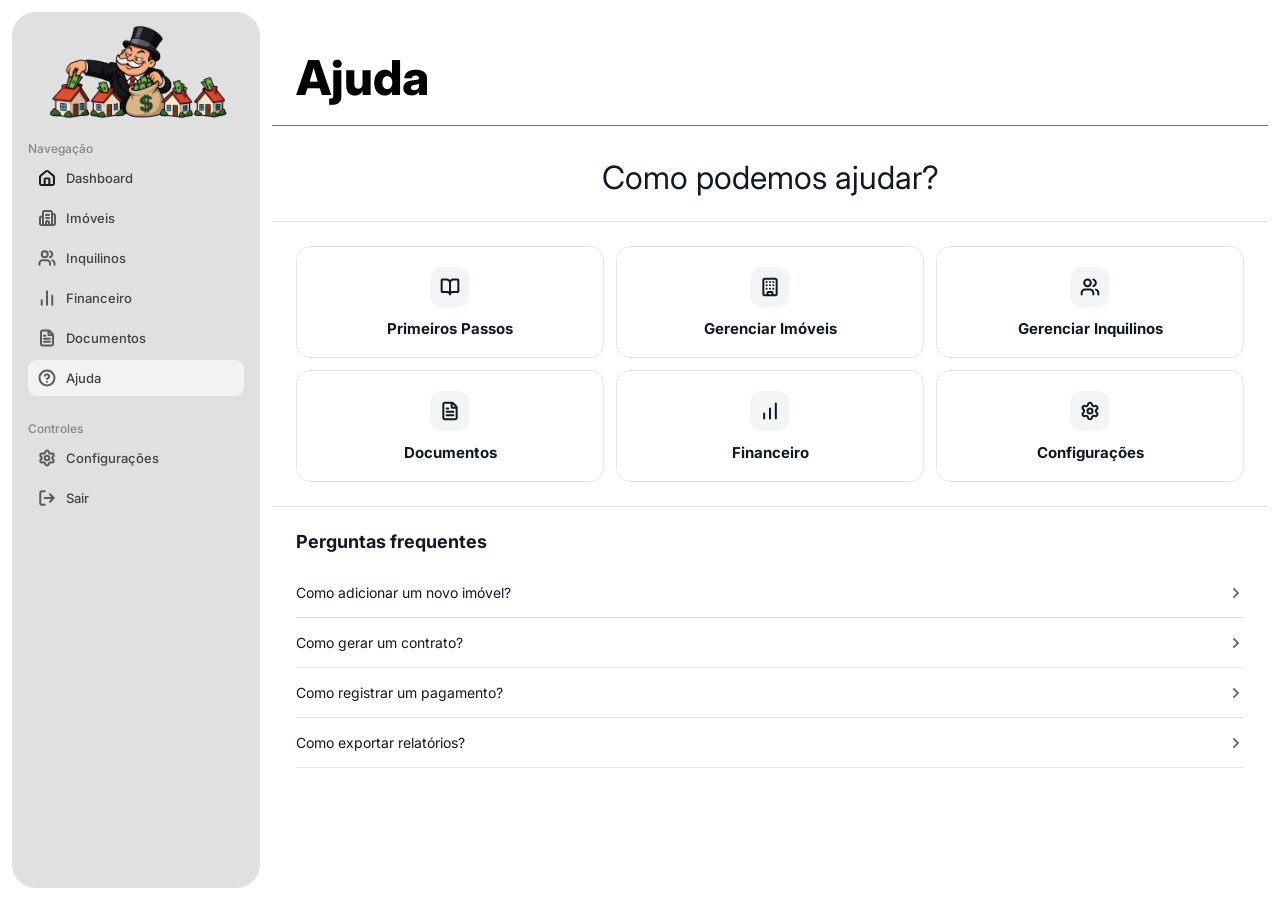
==== ajuda.html @ 8fb5261f "first commit" ====
<!doctype html>
<html lang="pt-BR">
<head>
  <meta charset="utf-8">
  <meta name="viewport" content="width=device-width, initial-scale=1">
  <title>Ajuda</title>
  <link rel="preconnect" href="https://fonts.googleapis.com">
  <link rel="preconnect" href="https://fonts.gstatic.com" crossorigin>
  <link href="https://fonts.googleapis.com/css2?family=Inter:wght@400;500;600;700;800&display=swap" rel="stylesheet">
  <link rel="stylesheet" href="styles.css">
</head>
<body>
  <div class="app">
    <!-- Sidebar -->
    <aside class="sidebar">
      <div class="sidebar__top">
        <div class="sidebar__logo">
          <img src="assets/img/logo.png" alt="Logo" width="190" height="95">
        </div>

        <nav class="nav">
          <div class="nav__section">Navegação</div>
          <a class="nav__item" href="index.html">
            <span class="nav__icon">
              <img class="nav__icon-dashboard" src="assets/icons/dashboard.svg" alt="" width="15.5" height="16.2504">
            </span>
            Dashboard
          </a>
          <a class="nav__item" href="imoveis.html">
            <span class="nav__icon">
              <img class="nav__icon-imoveis" src="assets/icons/imoveis.svg" alt="" width="17" height="15.5">
            </span>
            Imóveis
          </a>
          <a class="nav__item" href="inquilinos.html">
            <span class="nav__icon"><img src="assets/icons/inquilinos.svg" alt="" width="18" height="18"></span>
            Inquilinos
          </a>
          <a class="nav__item" href="financeiro.html">
            <span class="nav__icon"><img src="assets/icons/financeiro.svg" alt="" width="18" height="18"></span>
            Financeiro
          </a>
          <a class="nav__item" href="documentos.html">
            <span class="nav__icon"><img src="assets/icons/documentos.svg" alt="" width="18" height="18"></span>
            Documentos
          </a>
          <a class="nav__item is-active is-active--neutral" href="ajuda.html" aria-current="page">
            <span class="nav__icon"><img src="assets/icons/ajuda.svg" alt="" width="18" height="18"></span>
            Ajuda
          </a>

          <div class="nav__section nav__section--spaced">Controles</div>
          <a class="nav__item" href="configuracoes.html">
            <span class="nav__icon"><img src="assets/icons/configuracoes.svg" alt="" width="18" height="18"></span>
            Configurações
          </a>
          <a class="nav__item" href="login.html">
            <span class="nav__icon"><img src="assets/icons/sair.svg" alt="" width="18" height="18"></span>
            Sair
          </a>
        </nav>
      </div>
      <div class="sidebar__footer"></div>
    </aside>

    <!-- Principal -->
    <main class="main">
      <header class="page-title page-title--plain">
        <h1>Ajuda</h1>
      </header>

      <hr class="separator separator--strong">

      <div class="help-page">
        <div class="help-hero">
          <h2>Como podemos ajudar?</h2>
        </div>

        <hr class="separator">

        <section class="help-section" aria-label="Categorias de ajuda">
          <div class="help-grid">
            <button class="help-card" type="button" data-modal="modal-primeiros-passos" aria-haspopup="dialog">
              <span class="help-card__icon"><img src="assets/icons/book-open.svg" alt="" width="20" height="20"></span>
              <span class="help-card__title">Primeiros Passos</span>
            </button>
            <button class="help-card" type="button" data-modal="modal-imoveis" aria-haspopup="dialog">
              <span class="help-card__icon"><img src="assets/icons/building.svg" alt="" width="20" height="20"></span>
              <span class="help-card__title">Gerenciar Imóveis</span>
            </button>
            <button class="help-card" type="button" data-modal="modal-inquilinos" aria-haspopup="dialog">
              <span class="help-card__icon"><img src="assets/icons/users.svg" alt="" width="20" height="20"></span>
              <span class="help-card__title">Gerenciar Inquilinos</span>
            </button>
            <button class="help-card" type="button" data-modal="modal-documentos" aria-haspopup="dialog">
              <span class="help-card__icon"><img src="assets/icons/file-text.svg" alt="" width="20" height="20"></span>
              <span class="help-card__title">Documentos</span>
            </button>
            <button class="help-card" type="button" data-modal="modal-financeiro" aria-haspopup="dialog">
              <span class="help-card__icon"><img src="assets/icons/bar-chart.svg" alt="" width="20" height="20"></span>
              <span class="help-card__title">Financeiro</span>
            </button>
            <button class="help-card" type="button" data-modal="modal-configuracoes" aria-haspopup="dialog">
              <span class="help-card__icon"><img src="assets/icons/settings.svg" alt="" width="20" height="20"></span>
              <span class="help-card__title">Configurações</span>
            </button>
          </div>
        </section>

        <hr class="separator">

        <section class="help-section faq">
          <h2 class="faq__title">Perguntas frequentes</h2>
          <div class="faq__list">
            <details class="faq__item">
              <summary class="faq__question">
                <span>Como adicionar um novo imóvel?</span>
                <img class="faq__chevron" src="assets/icons/chevron-right.svg" alt="" width="16" height="16">
              </summary>
              <div class="faq__answer">
                <p>Lorem ipsum dolor sit amet, consectetur adipiscing elit. Sed do eiusmod tempor incididunt ut labore et dolore magna aliqua. Ut enim ad minim veniam, quis nostrud exercitation ullamco laboris nisi ut aliquip ex ea commodo consequat.</p>
              </div>
            </details>
            <details class="faq__item">
              <summary class="faq__question">
                <span>Como gerar um contrato?</span>
                <img class="faq__chevron" src="assets/icons/chevron-right.svg" alt="" width="16" height="16">
              </summary>
              <div class="faq__answer">
                <p>Lorem ipsum dolor sit amet, consectetur adipiscing elit. Sed do eiusmod tempor incididunt ut labore et dolore magna aliqua. Ut enim ad minim veniam, quis nostrud exercitation ullamco laboris nisi ut aliquip ex ea commodo consequat.</p>
              </div>
            </details>
            <details class="faq__item">
              <summary class="faq__question">
                <span>Como registrar um pagamento?</span>
                <img class="faq__chevron" src="assets/icons/chevron-right.svg" alt="" width="16" height="16">
              </summary>
              <div class="faq__answer">
                <p>Lorem ipsum dolor sit amet, consectetur adipiscing elit. Sed do eiusmod tempor incididunt ut labore et dolore magna aliqua. Ut enim ad minim veniam, quis nostrud exercitation ullamco laboris nisi ut aliquip ex ea commodo consequat.</p>
              </div>
            </details>
            <details class="faq__item">
              <summary class="faq__question">
                <span>Como exportar relatórios?</span>
                <img class="faq__chevron" src="assets/icons/chevron-right.svg" alt="" width="16" height="16">
              </summary>
              <div class="faq__answer">
                <p>Lorem ipsum dolor sit amet, consectetur adipiscing elit. Sed do eiusmod tempor incididunt ut labore et dolore magna aliqua. Ut enim ad minim veniam, quis nostrud exercitation ullamco laboris nisi ut aliquip ex ea commodo consequat.</p>
              </div>
            </details>
          </div>
        </section>
      </div>
    </main>
  </div>

  <dialog class="modal" id="modal-primeiros-passos" aria-labelledby="modal-primeiros-passos-title">
    <div class="modal__header">
      <span class="help-card__icon"><img src="assets/icons/book-open.svg" alt="" width="20" height="20"></span>
      <h2 class="modal__title" id="modal-primeiros-passos-title">Primeiros Passos</h2>
      <button class="modal__close" type="button" data-close aria-label="Fechar">×</button>
    </div>
    <div class="modal__body">
      <p>Lorem ipsum dolor sit amet, consectetur adipiscing elit. Integer posuere erat a ante venenatis dapibus posuere velit aliquet. Donec ullamcorper nulla non metus auctor fringilla.</p>
      <ol>
              <li>Lorem ipsum dolor sit amet, consectetur adipiscing elit.</li>
              <li>Vestibulum id ligula porta felis euismod semper.</li>
              <li>Cras mattis consectetur purus sit amet fermentum.</li>
      </ol>
      <p>Duis aute irure dolor in reprehenderit in voluptate velit esse cillum dolore eu fugiat nulla pariatur. Excepteur sint occaecat cupidatat non proident, sunt in culpa qui officia deserunt mollit anim id est laborum.</p>
    </div>
    <div class="modal__footer">
      <button class="btn-primary" type="button" data-close>Entendi</button>
    </div>
  </dialog>
  <dialog class="modal" id="modal-imoveis" aria-labelledby="modal-imoveis-title">
    <div class="modal__header">
      <span class="help-card__icon"><img src="assets/icons/building.svg" alt="" width="20" height="20"></span>
      <h2 class="modal__title" id="modal-imoveis-title">Gerenciar Imóveis</h2>
      <button class="modal__close" type="button" data-close aria-label="Fechar">×</button>
    </div>
    <div class="modal__body">
      <p>Lorem ipsum dolor sit amet, consectetur adipiscing elit. Integer posuere erat a ante venenatis dapibus posuere velit aliquet. Donec ullamcorper nulla non metus auctor fringilla.</p>
      <ol>
              <li>Lorem ipsum dolor sit amet, consectetur adipiscing elit.</li>
              <li>Vestibulum id ligula porta felis euismod semper.</li>
              <li>Cras mattis consectetur purus sit amet fermentum.</li>
      </ol>
      <p>Duis aute irure dolor in reprehenderit in voluptate velit esse cillum dolore eu fugiat nulla pariatur. Excepteur sint occaecat cupidatat non proident, sunt in culpa qui officia deserunt mollit anim id est laborum.</p>
    </div>
    <div class="modal__footer">
      <button class="btn-primary" type="button" data-close>Entendi</button>
    </div>
  </dialog>
  <dialog class="modal" id="modal-inquilinos" aria-labelledby="modal-inquilinos-title">
    <div class="modal__header">
      <span class="help-card__icon"><img src="assets/icons/users.svg" alt="" width="20" height="20"></span>
      <h2 class="modal__title" id="modal-inquilinos-title">Gerenciar Inquilinos</h2>
      <button class="modal__close" type="button" data-close aria-label="Fechar">×</button>
    </div>
    <div class="modal__body">
      <p>Lorem ipsum dolor sit amet, consectetur adipiscing elit. Integer posuere erat a ante venenatis dapibus posuere velit aliquet. Donec ullamcorper nulla non metus auctor fringilla.</p>
      <ol>
              <li>Lorem ipsum dolor sit amet, consectetur adipiscing elit.</li>
              <li>Vestibulum id ligula porta felis euismod semper.</li>
              <li>Cras mattis consectetur purus sit amet fermentum.</li>
      </ol>
      <p>Duis aute irure dolor in reprehenderit in voluptate velit esse cillum dolore eu fugiat nulla pariatur. Excepteur sint occaecat cupidatat non proident, sunt in culpa qui officia deserunt mollit anim id est laborum.</p>
    </div>
    <div class="modal__footer">
      <button class="btn-primary" type="button" data-close>Entendi</button>
    </div>
  </dialog>
  <dialog class="modal" id="modal-documentos" aria-labelledby="modal-documentos-title">
    <div class="modal__header">
      <span class="help-card__icon"><img src="assets/icons/file-text.svg" alt="" width="20" height="20"></span>
      <h2 class="modal__title" id="modal-documentos-title">Documentos</h2>
      <button class="modal__close" type="button" data-close aria-label="Fechar">×</button>
    </div>
    <div class="modal__body">
      <p>Lorem ipsum dolor sit amet, consectetur adipiscing elit. Integer posuere erat a ante venenatis dapibus posuere velit aliquet. Donec ullamcorper nulla non metus auctor fringilla.</p>
      <ol>
              <li>Lorem ipsum dolor sit amet, consectetur adipiscing elit.</li>
              <li>Vestibulum id ligula porta felis euismod semper.</li>
              <li>Cras mattis consectetur purus sit amet fermentum.</li>
      </ol>
      <p>Duis aute irure dolor in reprehenderit in voluptate velit esse cillum dolore eu fugiat nulla pariatur. Excepteur sint occaecat cupidatat non proident, sunt in culpa qui officia deserunt mollit anim id est laborum.</p>
    </div>
    <div class="modal__footer">
      <button class="btn-primary" type="button" data-close>Entendi</button>
    </div>
  </dialog>
  <dialog class="modal" id="modal-financeiro" aria-labelledby="modal-financeiro-title">
    <div class="modal__header">
      <span class="help-card__icon"><img src="assets/icons/bar-chart.svg" alt="" width="20" height="20"></span>
      <h2 class="modal__title" id="modal-financeiro-title">Financeiro</h2>
      <button class="modal__close" type="button" data-close aria-label="Fechar">×</button>
    </div>
    <div class="modal__body">
      <p>Lorem ipsum dolor sit amet, consectetur adipiscing elit. Integer posuere erat a ante venenatis dapibus posuere velit aliquet. Donec ullamcorper nulla non metus auctor fringilla.</p>
      <ol>
              <li>Lorem ipsum dolor sit amet, consectetur adipiscing elit.</li>
              <li>Vestibulum id ligula porta felis euismod semper.</li>
              <li>Cras mattis consectetur purus sit amet fermentum.</li>
      </ol>
      <p>Duis aute irure dolor in reprehenderit in voluptate velit esse cillum dolore eu fugiat nulla pariatur. Excepteur sint occaecat cupidatat non proident, sunt in culpa qui officia deserunt mollit anim id est laborum.</p>
    </div>
    <div class="modal__footer">
      <button class="btn-primary" type="button" data-close>Entendi</button>
    </div>
  </dialog>
  <dialog class="modal" id="modal-configuracoes" aria-labelledby="modal-configuracoes-title">
    <div class="modal__header">
      <span class="help-card__icon"><img src="assets/icons/settings.svg" alt="" width="20" height="20"></span>
      <h2 class="modal__title" id="modal-configuracoes-title">Configurações</h2>
      <button class="modal__close" type="button" data-close aria-label="Fechar">×</button>
    </div>
    <div class="modal__body">
      <p>Lorem ipsum dolor sit amet, consectetur adipiscing elit. Integer posuere erat a ante venenatis dapibus posuere velit aliquet. Donec ullamcorper nulla non metus auctor fringilla.</p>
      <ol>
              <li>Lorem ipsum dolor sit amet, consectetur adipiscing elit.</li>
              <li>Vestibulum id ligula porta felis euismod semper.</li>
              <li>Cras mattis consectetur purus sit amet fermentum.</li>
      </ol>
      <p>Duis aute irure dolor in reprehenderit in voluptate velit esse cillum dolore eu fugiat nulla pariatur. Excepteur sint occaecat cupidatat non proident, sunt in culpa qui officia deserunt mollit anim id est laborum.</p>
    </div>
    <div class="modal__footer">
      <button class="btn-primary" type="button" data-close>Entendi</button>
    </div>
  </dialog>

  <script src="assets/js/modal.js"></script>
</body>
</html>
---- styles.css ----
/* ============ Tokens ============ */
:root {
  --font: -apple-system, BlinkMacSystemFont, "SF Pro Text", "SF Pro Display", "Inter", "Segoe UI", Roboto, sans-serif;

  --text-strong: #111827;
  --text-muted: #6b7280;
  --text-subtle: #9ca3af;
  --text-nav: #404045;
  --text-nav-active: #1a1a1a;
  --text-section: #86868b;
  --text-caption: #727272;

  --border: #e5e7eb;
  --surface: #ffffff;
  --surface-muted: #f3f4f6;
  --surface-preview: #f5f5f7;
  --sidebar-bg: rgba(217, 217, 217, 0.8);
  --nav-active-bg: #edf2ff;

  --primary: #007aff;
  --link: #2563eb;
  --red: #ef4444;
  --green: #22c55e;
  --amber: #f59e0b;

  --shadow-card: 0 4px 12px 0 rgba(0, 0, 0, 0.05);
}

/* ============ Base ============ */
*,
*::before,
*::after { box-sizing: border-box; }

html, body { margin: 0; }

body {
  background: var(--surface);
  color: var(--text-strong);
  font-family: var(--font);
  -webkit-font-smoothing: antialiased;
}

h1, h2, h3, p { margin: 0; }
[hidden] { display: none !important; }
img { display: block; }
a { color: inherit; text-decoration: none; }

.text-red { color: var(--red); }
.text-green { color: var(--green); }
.text-amber { color: var(--amber); }

.separator {
  width: 100%;
  height: 1px;
  margin: 0;
  border: 0;
  background: var(--border);
}

/* ============ Layout ============ */
.app {
  display: flex;
  align-items: flex-start;
  gap: 12px;
  padding: 12px;
  min-height: 100vh;
}

/* ============ Sidebar ============ */
.sidebar {
  position: sticky;
  top: 12px;
  flex: 0 0 248px;
  height: calc(100vh - 24px);
  display: flex;
  flex-direction: column;
  justify-content: space-between;
  padding: 14px 0;
  border-radius: 24px;
  background: var(--sidebar-bg);
  overflow-y: auto;
}

.sidebar__top {
  display: flex;
  flex-direction: column;
  gap: 10px;
}

.sidebar__logo {
  display: flex;
  justify-content: center;
  padding: 0 14px;
}

.sidebar__logo img {
  width: 190px;
  height: 95px;
  object-fit: cover;
}

.sidebar__footer { height: 133px; flex-shrink: 0; }

.nav {
  display: flex;
  flex-direction: column;
  gap: 4px;
  padding: 0 16px;
}

.nav__section {
  display: flex;
  align-items: flex-end;
  height: 25px;
  color: var(--text-section);
  font-size: 12px;
  font-weight: 500;
}

.nav__section--spaced {
  height: 36px;
  padding-top: 16px;
}

.nav__item {
  display: flex;
  align-items: center;
  gap: 10px;
  height: 36px;
  padding: 0 10px;
  border-radius: 9px;
  color: var(--text-nav);
  font-size: 13px;
  font-weight: 500;
  transition: background-color 0.15s ease;
}

.nav__item:hover { background: rgba(255, 255, 255, 0.5); }

.nav__item.is-active {
  background: var(--nav-active-bg);
  color: var(--text-nav-active);
}

.nav__icon {
  position: relative;
  flex-shrink: 0;
  width: 18px;
  height: 18px;
}

/* Ícones exportados como "Group" precisam do deslocamento original do Figma */
.nav__icon img { position: absolute; inset: 0; }
.nav__icon .nav__icon-dashboard { left: 1.25px; top: 0.5px; }
.nav__icon .nav__icon-imoveis { left: 0.5px; top: 1.25px; }

/* ============ Main ============ */
.main {
  flex: 1 1 auto;
  min-width: 0;
  display: flex;
  flex-direction: column;
}

.page-title {
  display: flex;
  align-items: center;
  justify-content: space-between;
  gap: 24px;
  padding: 36px 24px 24px;
  background: var(--surface);
}

.page-title__text {
  display: flex;
  flex-direction: column;
  gap: 4px;
  min-width: 0;
}

.page-title h1 {
  color: var(--text-strong);
  font-size: 48px;
  font-weight: 800;
  line-height: normal;
}

.page-title p {
  color: var(--text-muted);
  font-size: 16px;
}

.page-title__actions {
  display: flex;
  align-items: center;
  gap: 12px;
  flex-shrink: 0;
}

.search {
  display: flex;
  align-items: center;
  gap: 8px;
  width: 240px;
  height: 40px;
  padding: 10px 12px;
  border: 1px solid var(--border);
  border-radius: 12px;
  background: var(--surface-muted);
  cursor: text;
}

.search img { flex-shrink: 0; }

.search input {
  flex: 1;
  min-width: 0;
  padding: 0;
  border: 0;
  background: transparent;
  color: var(--text-strong);
  font: inherit;
  font-size: 14px;
  outline: none;
}

.search input::placeholder { color: var(--text-subtle); }
.search:focus-within { border-color: var(--primary); }

.btn-primary {
  display: inline-flex;
  align-items: center;
  gap: 8px;
  height: 40px;
  padding: 10px 16px;
  border: 0;
  border-radius: 12px;
  background: var(--primary);
  color: #fff;
  font: inherit;
  font-size: 14px;
  font-weight: 600;
  white-space: nowrap;
  cursor: pointer;
  transition: filter 0.15s ease;
}

.btn-primary:hover { filter: brightness(1.08); }

.content {
  display: flex;
  flex-direction: column;
  gap: 16px;
  padding: 16px 0;
}

/* ============ Cards ============ */
.card {
  display: flex;
  flex-direction: column;
  gap: 16px;
  padding: 20px;
  border: 1px solid var(--border);
  border-radius: 16px;
  background: var(--surface);
  box-shadow: var(--shadow-card);
  overflow: hidden;
}

.card__header {
  display: flex;
  align-items: center;
  justify-content: space-between;
  gap: 12px;
}

.card__title {
  color: var(--text-strong);
  font-size: 18px;
  font-weight: 700;
  white-space: nowrap;
}

.month {
  display: flex;
  align-items: center;
  gap: 8px;
  color: var(--text-muted);
  font-size: 14px;
  font-weight: 600;
  white-space: nowrap;
}

/* Situação dos aluguéis */
.houses {
  display: flex;
  gap: 12px;
  overflow: hidden;
}

.houses img {
  flex-shrink: 0;
  width: 100px;
  height: 100px;
  object-fit: cover;
}

.houses img.is-pending { opacity: 0.5; }

.status {
  color: var(--text-muted);
  font-size: 14px;
  font-weight: 500;
  text-align: center;
}

/* Financeiro */
.finance__boxes {
  display: flex;
  gap: 12px;
}

.finance__box {
  flex: 1 1 0;
  min-width: 0;
  display: flex;
  flex-direction: column;
  gap: 4px;
  padding: 12px;
  border-radius: 12px;
  white-space: nowrap;
}

.finance__box--in { background: #f0fdf4; }
.finance__box--out { background: #fef2f2; }

.finance__label {
  color: var(--text-muted);
  font-size: 12px;
  font-weight: 600;
}

.finance__value {
  font-size: 16px;
  font-weight: 700;
}

.balance {
  display: flex;
  flex-direction: column;
  gap: 4px;
}

.balance__label {
  color: var(--text-muted);
  font-size: 13px;
  font-weight: 600;
}

.balance__value {
  font-size: 28px;
  font-weight: 700;
}

.highlights {
  display: flex;
  flex-direction: column;
  gap: 8px;
  margin: 0;
  padding: 0;
  list-style: none;
}

.highlights li {
  display: flex;
  align-items: center;
  gap: 8px;
  color: var(--text-muted);
  font-size: 14px;
}

.highlights img { flex-shrink: 0; }

/* ============ Blocks (Documentos / Atividade) ============ */
.block {
  display: flex;
  flex-direction: column;
  gap: 16px;
}

.block--tight { gap: 12px; }

.block__header {
  display: flex;
  align-items: center;
  justify-content: space-between;
  gap: 12px;
  white-space: nowrap;
}

.block__title {
  color: var(--text-strong);
  font-size: 18px;
  font-weight: 700;
}

.block__title--sm { font-size: 16px; }

.link {
  color: var(--link);
  font-size: 14px;
  font-weight: 600;
}

.link:hover { text-decoration: underline; }

/* Documentos */
.docs {
  display: flex;
  gap: 12px;
}

.doc {
  flex: 1 1 0;
  min-width: 0;
  display: flex;
  flex-direction: column;
  height: 300px;
  border: 1px solid var(--border);
  border-radius: 14px;
  background: var(--surface);
  box-shadow: var(--shadow-card);
  overflow: hidden;
}

.doc__preview {
  display: flex;
  flex-direction: column;
  align-items: center;
  justify-content: center;
  gap: 8px;
  height: 88px;
  flex-shrink: 0;
  padding: 16px;
  border-radius: 13px 13px 0 0;
  background: var(--surface-preview);
}

.doc__file {
  display: flex;
  align-items: center;
  justify-content: center;
  width: 40px;
  height: 40px;
  border: 1px solid var(--border);
  border-radius: 10px;
  background: var(--surface);
}

.badge {
  padding: 4px 8px;
  border-radius: 999px;
  color: #fff;
  font-size: 11px;
  font-weight: 700;
  white-space: nowrap;
}

.badge--orange { background: #ff8d28; }
.badge--green { background: #34c759; }

.doc__info {
  display: flex;
  flex-direction: column;
  gap: 8px;
  padding: 16px;
}

.doc__info h3 {
  color: var(--text-strong);
  font-size: 15px;
  font-weight: 700;
}

.doc__info p {
  color: var(--text-muted);
  font-size: 12px;
}

/* Atividade recente */
.tenants {
  display: flex;
  gap: 12px;
}

.tenant {
  flex: 1 1 0;
  min-width: 0;
  display: flex;
  flex-direction: column;
  height: 300px;
  border: 1px solid var(--border);
  border-radius: 14px;
  background: var(--surface);
  overflow: hidden;
}

.tenant__photo {
  position: relative;
  display: flex;
  justify-content: center;
  height: 200px;
  flex-shrink: 0;
  padding: 8px 8px 0;
  overflow: hidden;
}

.tenant__photo--empty { background: rgba(0, 0, 0, 0.74); }

.tenant__img {
  position: absolute;
  inset: 0;
  width: 100%;
  height: 100%;
  object-fit: cover;
  pointer-events: none;
}

.tenant__img--crop {
  left: -25.36%;
  top: 0.17%;
  width: 177.93%;
  height: 100%;
  object-fit: fill;
}

.tenant__img--difference { mix-blend-mode: difference; }

.pill {
  position: relative;
  align-self: flex-start;
  padding: 4px 8px;
  border-radius: 18px;
  color: #fff;
  font-size: 12px;
  font-weight: 700;
  white-space: nowrap;
}

.pill--red { background: rgba(255, 56, 60, 0.75); }
.pill--orange { background: rgba(255, 141, 40, 0.75); }

.tenant__data {
  flex: 1;
  display: flex;
  flex-direction: column;
  gap: 4px;
  padding: 12px;
}

.tenant__data h3,
.tenant__data p {
  flex: 1 0 0;
  display: flex;
  align-items: center;
}

.tenant__data h3 {
  color: var(--text-strong);
  font-size: 14px;
  font-weight: 600;
}

.tenant__data p {
  color: var(--text-caption);
  font-size: 12px;
  font-weight: 500;
}

/* ============ Página Imóveis ============ */
.nav__item.is-active--neutral {
  background: #f2f2f2;
  color: var(--text-nav);
}

.page-title--plain { padding: 36px 24px 18px; }
.page-title--plain h1 { color: #000; }

.separator--strong { background: var(--text-caption); }

.properties {
  display: flex;
  flex-direction: column;
  gap: 12px;
}

.property {
  display: flex;
  flex-direction: column;
  background: var(--surface);
}

.property__title {
  padding: 10px 10px 10px 34px;
  color: #000;
  font-size: 32px;
  font-weight: 800;
  line-height: normal;
}

.property__middle {
  display: flex;
  flex-wrap: wrap;
  align-items: center;
  gap: 12px;
  padding: 10px 0;
}

.property__details {
  flex: 1 1 0;
  min-width: 600px;
  display: flex;
  align-items: flex-start;
  gap: 10px;
  height: 300px;
  padding: 10px;
  border-radius: 18px;
  background: #f2f2f2;
  overflow: hidden;
}

.property__photo {
  flex-shrink: 0;
  width: 280px;
  height: 280px;
  border-radius: 8px;
  object-fit: cover;
}

.property__info {
  flex: 1 1 0;
  min-width: 0;
  margin: 0;
  font-size: 10px;
  font-weight: 500;
}

.property__info dt,
.property__info dd {
  margin: 0;
  padding: 2px 12px 4px 10px;
}

.property__info dt { color: var(--text-caption); }
.property__info dd { color: #000; }

.property__tenants {
  display: flex;
  gap: 12px;
  flex-shrink: 0;
}

.tenant-mini {
  display: flex;
  flex-direction: column;
  width: 200px;
  height: 300px;
  border-radius: 14px;
  background: #f2f2f2;
  overflow: hidden;
}

.tenant-mini__photo {
  position: relative;
  display: flex;
  justify-content: center;
  height: 200px;
  flex-shrink: 0;
  padding: 8px 8px 0;
  overflow: hidden;
}

.tenant-mini h3 {
  padding: 8px 10px 4px;
  color: #000;
  font-size: 12px;
  font-weight: 600;
}

.tenant-mini p {
  padding: 2px 12px 4px 10px;
  color: var(--text-caption);
  font-size: 10px;
  font-weight: 500;
}

.property__bottom {
  display: flex;
  flex-direction: column;
  gap: 12px;
  padding: 10px 0;
}

.property__section-header {
  display: flex;
  flex-direction: column;
  gap: 4px;
}

.property__section-header h3 {
  color: var(--text-strong);
  font-size: 18px;
  font-weight: 700;
}

.property__section-header p {
  color: var(--text-muted);
  font-size: 14px;
}

/* Cards de contas: no Figma a linha transborda; aqui ela rola na horizontal */
.bills {
  display: flex;
  gap: 12px;
  overflow-x: auto;
  scrollbar-width: thin;
}

.bill {
  flex: 0 0 200px;
  display: flex;
  flex-direction: column;
  justify-content: space-between;
  height: 300px;
  padding: 16px;
  border: 1px solid var(--border);
  border-radius: 14px;
  background: var(--surface);
}

.bill__top {
  display: flex;
  flex-direction: column;
  gap: 12px;
}

.bill__header {
  display: flex;
  flex-direction: column;
  gap: 4px;
  text-align: center;
}

.bill__header h4 {
  margin: 0;
  color: #000;
  font-size: 16px;
  font-weight: 700;
}

.bill__header p {
  color: var(--text-muted);
  font-size: 12px;
  font-weight: 500;
}

.bill__list {
  display: flex;
  flex-direction: column;
  gap: 6px;
  margin: 0;
  font-size: 12px;
  white-space: nowrap;
}

.bill__list div,
.bill__total {
  display: flex;
  align-items: center;
  justify-content: space-between;
}

.bill__list dt {
  color: var(--text-muted);
  font-weight: 500;
}

.bill__list dd {
  margin: 0;
  color: var(--text-strong);
  font-weight: 600;
}

.bill__total span {
  color: var(--text-muted);
  font-size: 12px;
  font-weight: 600;
}

.bill__total strong {
  color: var(--text-strong);
  font-size: 16px;
  font-weight: 700;
}

.bill__bottom {
  display: flex;
  flex-direction: column;
  align-items: center;
  gap: 8px;
}

.status-badge {
  padding: 4px 8px;
  border-radius: 999px;
  font-size: 12px;
  font-weight: 700;
  white-space: nowrap;
}

.status-badge--late {
  background: #fef2f2;
  color: #dc2626;
}

.bill__link {
  color: var(--primary);
  font-size: 13px;
  font-weight: 600;
}

.bill__link:hover { text-decoration: underline; }

/* ============ Página Inquilinos ============ */
.main--spaced { gap: 16px; }

.page-title--ink h1 { color: var(--text-strong); }

.tenants-page {
  display: flex;
  flex-direction: column;
  gap: 16px;
  padding: 24px;
  background: var(--surface);
}

.tenant-grid {
  display: grid;
  grid-template-columns: repeat(3, minmax(0, 1fr));
  gap: 16px;
}

.tenant-card {
  display: flex;
  flex-direction: column;
  gap: 12px;
  padding: 16px;
  border: 1px solid var(--border);
  border-radius: 14px;
  background: var(--surface);
}

.tenant-card__header {
  display: flex;
  align-items: center;
  gap: 12px;
}

.avatar {
  display: flex;
  align-items: center;
  justify-content: center;
  flex-shrink: 0;
  width: 56px;
  height: 56px;
  border-radius: 50%;
  background: #d1d5db;
  color: var(--text-muted);
  font-size: 14px;
  font-weight: 700;
}

.tenant-card__info {
  display: flex;
  flex-direction: column;
  gap: 2px;
  min-width: 0;
}

.tenant-card__info h2 {
  color: var(--text-strong);
  font-size: 15px;
  font-weight: 700;
}

.tenant-card__info p {
  color: var(--text-muted);
  font-size: 12px;
}

.tenant-card__info .tenant-card__phone { color: var(--text-subtle); }

.tag {
  display: inline-block;
  padding: 4px 8px;
  border-radius: 18px;
  color: #fff;
  font-size: 11px;
  font-weight: 700;
  white-space: nowrap;
}

.tag--late { background: rgba(255, 56, 60, 0.75); }
.tag--pending { background: rgba(255, 141, 40, 0.75); }
.tag--paid { background: rgba(52, 199, 89, 0.75); }

.tenant-card__row {
  display: flex;
  align-items: center;
  justify-content: space-between;
  gap: 12px;
  font-size: 12px;
  white-space: nowrap;
}

.tenant-card__row span { color: var(--text-muted); }

.tenant-card__row strong {
  color: var(--text-strong);
  font-weight: 700;
}

.tenant-card__row--rent strong { font-size: 14px; }

.tenant-card__link {
  align-self: flex-end;
  color: var(--primary);
  font-size: 13px;
  font-weight: 600;
}

.tenant-card__link:hover { text-decoration: underline; }

.pagination {
  display: flex;
  align-items: center;
  justify-content: space-between;
  flex-wrap: wrap;
  gap: 12px;
  padding-top: 8px;
}

.pagination__results {
  color: var(--text-muted);
  font-size: 13px;
}

.pagination__controls {
  display: flex;
  align-items: center;
  gap: 8px;
}

.pagination__btn {
  display: flex;
  align-items: center;
  justify-content: center;
  width: 32px;
  height: 32px;
  border: 1px solid var(--border);
  border-radius: 16px;
  background: var(--surface);
  padding: 0;
  color: var(--text-muted);
  font-family: inherit;
  font-size: 13px;
  font-weight: 600;
  cursor: pointer;
  transition: background-color 0.15s ease, opacity 0.15s ease;
}

.pagination__btn:hover:not(:disabled):not(.is-current) { background: var(--surface-muted); }

.pagination__btn:focus-visible {
  outline: 2px solid var(--primary);
  outline-offset: 2px;
}

.pagination__btn:disabled {
  opacity: 0.4;
  cursor: default;
}

.pagination__btn.is-current {
  border-color: var(--primary);
  background: var(--primary);
  color: #fff;
  font-weight: 700;
}

/* ============ Página Financeiro ============ */
.finance-page {
  display: flex;
  flex-direction: column;
  background: var(--surface);
}

.finance-summary,
.transactions {
  border: 1px solid var(--border);
  border-radius: 14px;
  background: var(--surface);
  box-shadow: var(--shadow-card);
  overflow: hidden;
}

.finance-summary {
  display: flex;
  gap: 16px;
  padding: 20px;
}

.stat {
  flex: 1 1 0;
  min-width: 0;
  display: flex;
  flex-direction: column;
  gap: 8px;
  padding: 16px;
  border-radius: 12px;
}

.stat__label {
  color: var(--text-muted);
  font-size: 13px;
}

.stat__value {
  font-size: 24px;
  font-weight: 700;
  white-space: nowrap;
}

.stat--in { background: #f0fdf4; }
.stat--in .stat__value { color: var(--green); }
.stat--out { background: #fef2f2; }
.stat--out .stat__value { color: var(--red); }
.stat--net { background: #eff6ff; }
.stat--net .stat__value { color: var(--link); }

.transactions {
  display: flex;
  flex-direction: column;
  gap: 16px;
  padding: 20px;
}

.transactions__title {
  color: var(--text-strong);
  font-size: 18px;
  font-weight: 700;
}

.tx {
  border-radius: 12px;
  overflow: hidden;
}

.tx__scroll { overflow-x: auto; }

.tx__table {
  width: 100%;
  min-width: 640px;
  border-collapse: collapse;
  font-size: 13px;
}

.tx__table th,
.tx__table td {
  padding: 12px 6px;
  border-bottom: 1px solid var(--border);
  text-align: left;
  white-space: nowrap;
}

.tx__table th {
  padding-top: 10px;
  padding-bottom: 10px;
  background: #f9fafb;
  color: var(--text-muted);
  font-size: 12px;
  font-weight: 700;
}

/* a borda da última linha visível faz o papel de borda superior da paginação */
.tx__table tbody tr:hover td { background: #fafafa; }

/* Colunas: 120 / flexível / 180 / 140, com 12px entre elas e 16px nas bordas */
.tx__table th:first-child,
.tx__table td:first-child { padding-left: 16px; }
.tx__table th:last-child,
.tx__table td:last-child { padding-right: 16px; }

/* larguras incluem o padding da célula (border-box) */
.tx__date { width: 142px; }
.tx__who { width: 192px; }
.tx__value { width: 162px; }
.tx__table .tx__value { text-align: right; }

td.tx__date { color: var(--text-muted); font-weight: 500; }
td.tx__desc { color: var(--text-strong); white-space: normal; }
td.tx__who { color: var(--text-muted); font-weight: 500; }
td.tx__value { font-weight: 700; }
.tx__value--in { color: var(--green); }
.tx__value--out { color: var(--red); }

.pagination--table {
  padding: 12px 16px;
  background: #f9fafb;
}

.pagination--table .pagination__btn { font-weight: 700; }

/* ============ Página Documentos ============ */
.docs-page {
  display: flex;
  flex-direction: column;
  background: var(--surface);
}

.docs-recent__row {
  display: flex;
  flex-wrap: wrap;
  align-items: center;
  gap: 12px;
  padding: 10px 0;
}

.doc-featured {
  display: flex;
  align-items: flex-start;
  gap: 10px;
  width: 600px;
  max-width: 100%;
  height: 300px;
  padding: 10px;
  border-radius: 18px;
  background: #f2f2f2;
  overflow: hidden;
}

/* Imagem do PDF posicionada como no Figma: 122×150 dentro de um quadro de 280×280 */
.doc-featured__preview {
  position: relative;
  flex-shrink: 0;
  width: 280px;
  height: 280px;
  border-radius: 8px;
}

.doc-featured__preview img {
  position: absolute;
  left: 28.16%;
  top: 23.14%;
  width: 43.57%;
  height: 53.51%;
}

.doc-featured__details {
  flex: 1 1 0;
  min-width: 0;
  display: flex;
  flex-direction: column;
  gap: 10px;
  height: 100%;
}

.doc-featured__title {
  padding: 8px 10px 4px;
  color: #000;
  font-size: 20px;
  font-weight: 800;
}

.doc-featured__info {
  flex: 1 1 auto;
  overflow: hidden;
}

.doc-featured__info dd { overflow-wrap: anywhere; }

.doc-featured__actions {
  display: flex;
  justify-content: center;
  padding-bottom: 8px;
}

.chip-button {
  padding: 4px 8px;
  border-radius: 18px;
  background: var(--text-caption);
  color: #fff;
  font-size: 14px;
  font-weight: 700;
  white-space: nowrap;
  transition: background-color 0.15s ease;
}

.chip-button:hover { background: #5e5e5e; }

.docs-recent__cards {
  display: flex;
  gap: 12px;
}

.doc-mini {
  display: flex;
  flex-direction: column;
  width: 200px;
  height: 300px;
  border-radius: 14px;
  background: #f2f2f2;
  overflow: hidden;
}

.doc-mini__thumb {
  flex-shrink: 0;
  height: 200px;
  background: rgba(0, 0, 0, 0.74);
}

.doc-mini h3 {
  padding: 8px 10px 4px;
  color: #000;
  font-size: 12px;
  font-weight: 600;
}

.doc-mini p {
  padding: 2px 12px 4px 10px;
  color: var(--text-caption);
  font-size: 10px;
  font-weight: 500;
  white-space: nowrap;
  overflow: hidden;
  text-overflow: ellipsis;
}

/* Todos os documentos */
.docs-all {
  display: flex;
  flex-direction: column;
}

.docs-all__separator {
  width: 100%;
  height: 1px;
  margin: 0 0 8px;
  border: 0;
  background: #d9d9d9;
}

.docs-toolbar {
  display: flex;
  align-items: stretch;
  justify-content: space-between;
  gap: 12px;
}

.docs-search {
  display: flex;
  align-items: center;
  gap: 8px;
  width: 367px;
  max-width: 100%;
  padding: 4px 10px;
  border-radius: 18px;
  background: #f2f2f2;
  cursor: text;
}

.docs-search input {
  flex: 1;
  min-width: 0;
  height: 19px;
  padding: 0;
  border: 0;
  background: transparent;
  color: var(--text-strong);
  font: inherit;
  font-size: 14px;
  font-weight: 600;
  outline: none;
}

.docs-search input::placeholder { color: var(--text-caption); }
.docs-search:focus-within { box-shadow: 0 0 0 2px var(--primary); }
.docs-search img { flex-shrink: 0; }

.view-toggle {
  display: flex;
  align-items: center;
  gap: 5px;
  padding: 0 10px;
}

.view-toggle__btn {
  display: flex;
  align-items: center;
  justify-content: center;
  width: 27px;
  height: 27px;
  padding: 0;
  border: 0;
  border-radius: 13px;
  background: transparent;
  cursor: pointer;
}

.view-toggle__btn:hover { background: #f7f7f7; }
.view-toggle__btn.is-active { background: #f2f2f2; }

.view-toggle__btn:focus-visible {
  outline: 2px solid var(--primary);
  outline-offset: 2px;
}

/* Lista */
.doc-group__list {
  margin: 0;
  padding: 0;
  list-style: none;
}

.doc-row {
  display: flex;
  align-items: center;
  gap: 4px;
  height: 24px;
  padding: 0 2px 0 24px;
  color: var(--text-caption);
  font-size: 11px;
  font-weight: 500;
}

.doc-row--header {
  padding-top: 8px;
  box-sizing: content-box;
  height: 16px;
}

.doc-row__name {
  flex: 1 1 0;
  min-width: 0;
  max-width: 300px;
  color: #000;
  font-weight: 700;
}

.doc-row__date { flex: 0 0 120px; }
.doc-row__type { flex: 0 0 50px; }

.doc-row__path,
.doc-row__name {
  overflow: hidden;
  text-overflow: ellipsis;
  white-space: nowrap;
}

.doc-row__path {
  flex: 1 1 0;
  min-width: 200px;
}

.doc-group__list .doc-row:nth-child(odd) { background: #f2f2f2; }
.doc-group__list .doc-row:hover { background: #e9eefb; }

.doc-group__title {
  margin: 0;
  padding: 17px 0 8px 4px;
  color: var(--text-caption);
  font-size: 11px;
  font-weight: 700;
}

.doc-row--header + .doc-group .doc-group__title { padding-top: 10px; }

.doc-list__empty {
  padding: 24px 4px;
  color: var(--text-muted);
  font-size: 13px;
}

/* Grade */
.doc-list--grid .doc-row--header { display: none; }

.doc-list--grid .doc-group__list {
  display: grid;
  grid-template-columns: repeat(auto-fill, minmax(200px, 1fr));
  gap: 12px;
}

.doc-list--grid .doc-row,
.doc-list--grid .doc-group__list .doc-row:nth-child(odd) {
  flex-direction: column;
  align-items: stretch;
  gap: 2px;
  height: auto;
  padding: 64px 12px 12px;
  border-radius: 14px;
  background: #f2f2f2 url("assets/icons/file-text.svg") no-repeat center 20px / 28px 28px;
}

.doc-list--grid .doc-group__list .doc-row:hover { background-color: #e9eefb; }

.doc-list--grid .doc-row__name {
  flex: none;
  max-width: none;
  margin-bottom: 2px;
  font-size: 12px;
}

.doc-list--grid .doc-row__date,
.doc-list--grid .doc-row__type,
.doc-list--grid .doc-row__path {
  flex: none;
  min-width: 0;
  font-size: 10px;
}

/* ============ Página Ajuda ============ */
.help-page {
  display: flex;
  flex-direction: column;
  background: var(--surface);
}

.help-hero {
  padding: 32px 24px 24px;
  text-align: center;
}

.help-hero h2 {
  color: var(--text-strong);
  font-size: 32px;
  font-weight: 400;
}

.help-section { padding: 24px; }

.help-grid {
  display: grid;
  grid-template-columns: repeat(3, minmax(0, 1fr));
  gap: 12px;
}

.help-card {
  display: flex;
  flex-direction: column;
  align-items: center;
  justify-content: center;
  gap: 12px;
  height: 112px;
  padding: 20px;
  border: 1px solid var(--border);
  border-radius: 14px;
  background: var(--surface);
  color: var(--text-strong);
  font: inherit;
  cursor: pointer;
  transition: border-color 0.15s ease, box-shadow 0.15s ease;
}

.help-card:hover {
  border-color: #d1d5db;
  box-shadow: var(--shadow-card);
}

.help-card:focus-visible {
  outline: 2px solid var(--primary);
  outline-offset: 2px;
}

.help-card__icon {
  display: flex;
  align-items: center;
  justify-content: center;
  flex-shrink: 0;
  width: 40px;
  height: 40px;
  border-radius: 12px;
  background: var(--surface-muted);
}

.help-card__title {
  font-size: 15px;
  font-weight: 700;
  text-align: center;
}

.faq {
  display: flex;
  flex-direction: column;
  gap: 16px;
}

.faq__title {
  color: var(--text-strong);
  font-size: 18px;
  font-weight: 700;
}

.faq__item { border-bottom: 1px solid var(--border); }

.faq__question {
  display: flex;
  align-items: center;
  gap: 12px;
  padding: 16px 0;
  color: var(--text-strong);
  font-size: 14px;
  cursor: pointer;
  list-style: none;
}

.faq__question::-webkit-details-marker { display: none; }
.faq__question span { flex: 1; min-width: 0; }
.faq__question:hover span { color: var(--primary); }

.faq__question:focus-visible {
  outline: 2px solid var(--primary);
  outline-offset: 2px;
  border-radius: 4px;
}

.faq__chevron {
  flex-shrink: 0;
  transition: transform 0.2s ease;
}

.faq__item[open] .faq__chevron { transform: rotate(90deg); }

.faq__answer {
  padding: 0 28px 16px 0;
  color: var(--text-muted);
  font-size: 14px;
  line-height: 1.6;
}

/* Modais */
.modal {
  width: min(520px, calc(100vw - 32px));
  max-height: calc(100vh - 32px);
  padding: 0;
  border: 1px solid var(--border);
  border-radius: 16px;
  background: var(--surface);
  color: var(--text-strong);
  box-shadow: 0 20px 48px rgba(17, 24, 39, 0.18);
}

.modal::backdrop { background: rgba(17, 24, 39, 0.4); }

.modal[open] { animation: modal-in 0.18s ease-out; }

@keyframes modal-in {
  from { opacity: 0; transform: translateY(8px) scale(0.98); }
  to { opacity: 1; transform: none; }
}

@media (prefers-reduced-motion: reduce) {
  .modal[open] { animation: none; }
  .faq__chevron { transition: none; }
}

.modal__header {
  display: flex;
  align-items: center;
  gap: 12px;
  padding: 20px 20px 0;
}

.modal__title {
  flex: 1;
  font-size: 18px;
  font-weight: 700;
}

.modal__close {
  display: flex;
  align-items: center;
  justify-content: center;
  width: 32px;
  height: 32px;
  padding: 0;
  border: 0;
  border-radius: 16px;
  background: transparent;
  color: var(--text-muted);
  font-size: 22px;
  line-height: 1;
  cursor: pointer;
}

.modal__close:hover { background: var(--surface-muted); }

.modal__body {
  display: flex;
  flex-direction: column;
  gap: 12px;
  padding: 16px 20px;
  color: var(--text-muted);
  font-size: 14px;
  line-height: 1.6;
}

.modal__body ol {
  margin: 0;
  padding-left: 20px;
  color: var(--text-strong);
}

.modal__footer {
  display: flex;
  justify-content: flex-end;
  padding: 0 20px 20px;
}

/* ============ Página Configurações ============ */
/* Seções sem borda nem cantos arredondados, separadas por uma linha simples */
.settings {
  display: flex;
  flex-direction: column;
  background: var(--surface);
}

.settings__section {
  display: flex;
  flex-direction: column;
  gap: 16px;
  padding: 20px;
}

.settings__title {
  color: var(--text-strong);
  font-size: 18px;
  font-weight: 700;
}

.profile {
  display: flex;
  align-items: center;
  gap: 16px;
}

.avatar--profile {
  background: var(--surface-muted);
  font-size: 20px;
}

.settings__fields {
  display: flex;
  flex-direction: column;
  gap: 12px;
  margin: 0;
  min-width: 0;
}

.settings__fields div {
  display: flex;
  flex-direction: column;
  gap: 4px;
}

.settings__fields dt {
  color: var(--text-muted);
  font-size: 12px;
}

.settings__fields dd {
  margin: 0;
  color: var(--text-strong);
  font-size: 14px;
  overflow-wrap: anywhere;
}

.toggle-list {
  display: flex;
  flex-direction: column;
  gap: 12px;
}

.toggle-row {
  display: flex;
  align-items: center;
  justify-content: space-between;
  gap: 16px;
  color: var(--text-strong);
  font-size: 14px;
  cursor: pointer;
}

/* Interruptor 44×24 (cores e medidas do Figma) */
.switch {
  appearance: none;
  -webkit-appearance: none;
  position: relative;
  flex-shrink: 0;
  width: 44px;
  height: 24px;
  margin: 0;
  border-radius: 12px;
  background: #d1d5db;
  cursor: pointer;
  transition: background-color 0.2s ease;
}

.switch::before {
  content: "";
  position: absolute;
  top: 2px;
  left: 2px;
  width: 20px;
  height: 20px;
  border-radius: 50%;
  background: #fff;
  box-shadow: 0 1px 2px rgba(0, 0, 0, 0.15);
  transition: transform 0.2s ease;
}

.switch:checked { background: var(--primary); }
.switch:checked::before { transform: translateX(20px); }

.switch:focus-visible {
  outline: 2px solid var(--primary);
  outline-offset: 2px;
}

@media (prefers-reduced-motion: reduce) {
  .switch,
  .switch::before { transition: none; }
}

.settings__actions {
  display: flex;
  flex-wrap: wrap;
  gap: 12px;
}

.btn-primary--plain { font-weight: 500; }

.btn-secondary {
  display: inline-flex;
  align-items: center;
  height: 40px;
  padding: 10px 16px;
  border: 1px solid var(--border);
  border-radius: 12px;
  background: var(--surface-muted);
  color: var(--text-strong);
  font: inherit;
  font-size: 14px;
  white-space: nowrap;
  cursor: pointer;
  transition: background-color 0.15s ease;
}

.btn-secondary:hover { background: #e9eaee; }

.btn-primary:focus-visible,
.btn-secondary:focus-visible {
  outline: 2px solid var(--primary);
  outline-offset: 2px;
}

/* ============ Página Login ============ */
.login-body {
  display: flex;
  align-items: center;
  justify-content: center;
  min-height: 100vh;
  padding: 16px;
}

/* Cartão 420 de largura, padding 24 e 24 entre logo, boas-vindas e formulário (medidas do Figma) */
.login {
  display: flex;
  flex-direction: column;
  gap: 24px;
  width: 420px;
  max-width: 100%;
  padding: 24px;
  border-radius: 24px;
  background: #f2f2f2;
  box-shadow: 0 12px 32px rgba(0, 0, 0, 0.06);
}

.login__logo {
  display: flex;
  justify-content: center;
}

.login__logo img {
  width: 280px;
  max-width: 100%;
  height: 160px;
  object-fit: contain;
}

.login__welcome {
  display: flex;
  flex-direction: column;
  gap: 6px;
  text-align: center;
}

.login__welcome h1 {
  color: var(--text-strong);
  font-size: 24px;
  font-weight: 700;
  line-height: normal;
}

.login__welcome p {
  color: var(--text-muted);
  font-size: 14px;
}

.login__form {
  display: flex;
  flex-direction: column;
  gap: 16px;
}

.login__fields {
  display: flex;
  flex-direction: column;
  gap: 12px;
}

/* Campo com rótulo dentro da caixa (Login, Senha, E-mail) */
.field {
  display: flex;
  flex-direction: column;
  gap: 6px;
  padding: 14px;
  border: 1px solid #d1d5db;
  border-radius: 12px;
  background: var(--surface);
  cursor: text;
  transition: border-color 0.15s ease, box-shadow 0.15s ease;
}

.field:focus-within {
  border-color: var(--primary);
  box-shadow: 0 0 0 3px rgba(0, 122, 255, 0.15);
}

.field__label {
  color: #4b5563;
  font-size: 12px;
  font-weight: 600;
  line-height: 14px;
}

.field__input {
  width: 100%;
  padding: 0;
  border: 0;
  background: transparent;
  color: var(--text-strong);
  font: inherit;
  font-size: 14px;
  line-height: 17px;
  outline: none;
}

.field__input::placeholder { color: var(--text-subtle); }

.login__actions {
  display: flex;
  flex-direction: column;
  gap: 12px;
}

.login__submit {
  height: 47px;
  border: 0;
  border-radius: 12px;
  background: var(--primary);
  color: #fff;
  font: inherit;
  font-size: 16px;
  font-weight: 700;
  cursor: pointer;
  transition: filter 0.15s ease;
}

.login__submit:hover { filter: brightness(1.08); }

.login__submit:focus-visible,
.login__link:focus-visible {
  outline: 2px solid var(--primary);
  outline-offset: 2px;
}

.login__links {
  display: flex;
  justify-content: center;
  flex-wrap: wrap;
  gap: 16px;
}

.login__link {
  padding: 0;
  border: 0;
  background: none;
  color: var(--primary);
  font: inherit;
  font-size: 13px;
  font-weight: 600;
  line-height: 16px;
  cursor: pointer;
}

.login__link:hover { text-decoration: underline; }

/* Modal "Recuperar senha" */
.forgot .modal__header { padding-bottom: 0; }
.forgot .modal__footer { gap: 12px; }
.forgot .btn-primary { justify-content: center; }
.forgot__done { color: var(--text-strong); }

/* ============ Responsivo ============ */
@media (max-width: 1100px) {
  .tenant-grid { grid-template-columns: repeat(2, minmax(0, 1fr)); }
  .tenants { flex-wrap: wrap; }
  .tenant { flex: 1 1 calc(33.333% - 8px); }
}

@media (max-width: 860px) {
  .app { flex-direction: column; align-items: stretch; }

  .sidebar {
    position: static;
    flex: none;
    height: auto;
  }

  .sidebar__footer { display: none; }

  .page-title {
    flex-direction: column;
    align-items: flex-start;
    padding: 24px 4px 16px;
  }

  .page-title__actions { width: 100%; flex-wrap: wrap; }
  .search { flex: 1; width: auto; }
  .card__header { flex-wrap: wrap; }
  .houses { flex-wrap: wrap; justify-content: center; }
  .houses img { width: 72px; height: 72px; }
  .finance__boxes, .docs { flex-direction: column; }
  .tenant { flex: 1 1 calc(50% - 6px); }

  .property__title { padding-left: 4px; }

  .property__details {
    min-width: 0;
    flex-direction: column;
    height: auto;
  }

  .property__photo { width: 100%; height: 220px; }
  .property__tenants { width: 100%; }
  .tenant-mini { flex: 1 1 0; width: auto; min-width: 0; }

  .tenants-page { padding: 8px 0; }

  .finance-summary { flex-direction: column; padding: 12px; gap: 12px; }
  .transactions { padding: 16px 12px; }

  .doc-featured {
    flex-direction: column;
    align-items: stretch;
    height: auto;
  }

  .doc-featured__preview { width: 100%; height: 200px; }
  .doc-featured__preview img { left: 50%; top: 25px; width: 122px; height: 150px; margin-left: -61px; }
  .docs-recent__cards { width: 100%; }
  .doc-mini { flex: 1 1 0; width: auto; min-width: 0; }

  .docs-toolbar { align-items: center; }
  .docs-search { flex: 1; width: auto; }
  .view-toggle { padding: 0; }

  .doc-row { padding-left: 8px; }
  .doc-list:not(.doc-list--grid) .doc-row__type,
  .doc-list:not(.doc-list--grid) .doc-row__path { display: none; }
  .doc-list--grid .doc-group__list { grid-template-columns: repeat(2, minmax(0, 1fr)); }
}

@media (max-width: 640px) {
  .tenant-grid { grid-template-columns: 1fr; }
  .help-grid { grid-template-columns: repeat(2, minmax(0, 1fr)); }
  .help-section { padding: 16px 4px; }
  .help-hero h2 { font-size: 26px; }
  .settings__section { padding: 20px 4px; }
  .btn-secondary { white-space: normal; height: auto; }
}
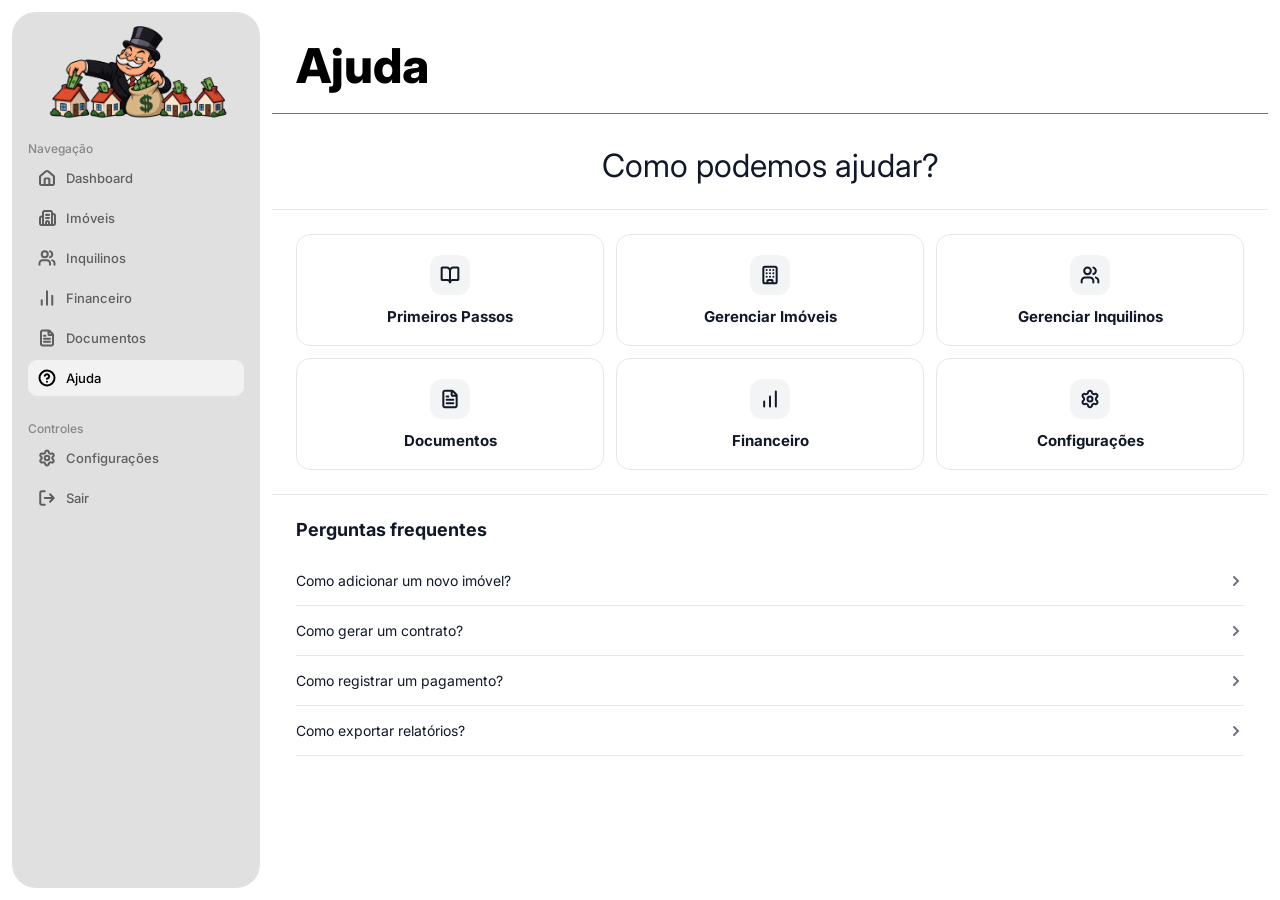
==== commit 5e5f3992: "Padroniza layout: headers fixos, cards, margens e Financeiro Headers - Header fixo no topo em todas " ====
--- a/ajuda.html
+++ b/ajuda.html
@@ -65,11 +65,9 @@
 
     <!-- Principal -->
     <main class="main">
-      <header class="page-title page-title--plain">
+      <header class="page-title page-title--plain page-title--sticky page-title--strong">
         <h1>Ajuda</h1>
       </header>
-
-      <hr class="separator separator--strong">
 
       <div class="help-page">
         <div class="help-hero">
--- a/styles.css
+++ b/styles.css
@@ -5,8 +5,8 @@
   --text-strong: #111827;
   --text-muted: #6b7280;
   --text-subtle: #9ca3af;
-  --text-nav: #404045;
-  --text-nav-active: #1a1a1a;
+  --text-nav: #5e5e5e;
+  --text-nav-active: #000;
   --text-section: #86868b;
   --text-caption: #727272;
 
@@ -24,6 +24,9 @@
   --amber: #f59e0b;
 
   --shadow-card: 0 4px 12px 0 rgba(0, 0, 0, 0.05);
+
+  /* Margem lateral do conteúdo de todas as páginas (a mesma da lista de Inquilinos) */
+  --gutter: 24px;
 }
 
 /* ============ Base ============ */
@@ -151,6 +154,13 @@
 
 /* Ícones exportados como "Group" precisam do deslocamento original do Figma */
 .nav__icon img { position: absolute; inset: 0; }
+
+/*
+ * Os SVGs do Figma vêm com cores diferentes (o de Dashboard quase preto, os outros cinza).
+ * O filtro deixa todos na mesma cor: cinza #5e5e5e (= --text-nav) e preto só no item da página atual.
+ */
+.nav__icon img { filter: brightness(0) invert(37%); }
+.nav__item.is-active .nav__icon img { filter: brightness(0); }
 .nav__icon .nav__icon-dashboard { left: 1.25px; top: 0.5px; }
 .nav__icon .nav__icon-imoveis { left: 0.5px; top: 1.25px; }
 
@@ -162,14 +172,31 @@
   flex-direction: column;
 }
 
+/*
+ * Com header fixo, a coluna principal começa no topo da janela (anula os 12px de padding do .app),
+ * para o header já estar na posição onde fica preso e não "subir" ao começar a rolar.
+ */
+.main:has(> .page-title--sticky) { margin-top: -12px; }
+
 .page-title {
   display: flex;
   align-items: center;
   justify-content: space-between;
   gap: 24px;
-  padding: 36px 24px 24px;
+  padding: 36px var(--gutter) 24px;
   background: var(--surface);
 }
+
+/* Header que fica no topo durante a rolagem; a borda inferior faz o papel do separador */
+.page-title--sticky {
+  position: sticky;
+  top: 0;
+  z-index: 10;
+  border-bottom: 1px solid var(--border);
+}
+
+/* Páginas cujo separador no Figma é cinza-escuro */
+.page-title--strong { border-bottom-color: var(--text-caption); }
 
 .page-title__text {
   display: flex;
@@ -178,11 +205,16 @@
   min-width: 0;
 }
 
+/* Se faltar espaço, o título é cortado com "…" no limite da área dele (24px antes da busca) */
 .page-title h1 {
+  min-width: 0;
+  overflow: hidden;
   color: var(--text-strong);
   font-size: 48px;
   font-weight: 800;
   line-height: normal;
+  text-overflow: ellipsis;
+  white-space: nowrap;
 }
 
 .page-title p {
@@ -251,7 +283,7 @@
   display: flex;
   flex-direction: column;
   gap: 16px;
-  padding: 16px 0;
+  padding: 16px var(--gutter);
 }
 
 /* ============ Cards ============ */
@@ -294,8 +326,9 @@
 /* Situação dos aluguéis */
 .houses {
   display: flex;
-  gap: 12px;
-  overflow: hidden;
+  flex-wrap: wrap;
+  justify-content: center;
+  gap: 12px;
 }
 
 .houses img {
@@ -414,15 +447,27 @@
 
 .link:hover { text-decoration: underline; }
 
+/*
+ * Cards de inquilino, documento e contas mensais:
+ * em fileira têm tamanho fixo de 200×300 e a fileira rola na horizontal quando não cabem;
+ * em grade (Documentos em grade) têm só o mínimo de 200×300.
+ * A página Inquilinos é a exceção: lá os cards seguem a altura do conteúdo.
+ */
+
 /* Documentos */
 .docs {
   display: flex;
   gap: 12px;
+  overflow-x: auto;
+  scrollbar-width: thin;
+  /* espaço para a sombra dos cards não ser cortada pela rolagem */
+  margin: -4px -8px -16px;
+  padding: 4px 8px 16px;
 }
 
 .doc {
-  flex: 1 1 0;
-  min-width: 0;
+  flex: 0 0 200px;
+  width: 200px;
   display: flex;
   flex-direction: column;
   height: 300px;
@@ -491,11 +536,13 @@
 .tenants {
   display: flex;
   gap: 12px;
+  overflow-x: auto;
+  scrollbar-width: thin;
 }
 
 .tenant {
-  flex: 1 1 0;
-  min-width: 0;
+  flex: 0 0 200px;
+  width: 200px;
   display: flex;
   flex-direction: column;
   height: 300px;
@@ -580,10 +627,10 @@
 /* ============ Página Imóveis ============ */
 .nav__item.is-active--neutral {
   background: #f2f2f2;
-  color: var(--text-nav);
-}
-
-.page-title--plain { padding: 36px 24px 18px; }
+  color: var(--text-nav-active);
+}
+
+.page-title--plain { padding: 36px var(--gutter) 18px; }
 .page-title--plain h1 { color: #000; }
 
 .separator--strong { background: var(--text-caption); }
@@ -592,6 +639,7 @@
   display: flex;
   flex-direction: column;
   gap: 12px;
+  padding: 0 var(--gutter);
 }
 
 .property {
@@ -600,13 +648,34 @@
   background: var(--surface);
 }
 
+/*
+ * Títulos de seção (Imóveis e Documentos): o texto fica alinhado ao conteúdo,
+ * mas o fundo vai até as bordas (margem negativa), para a linha do título preso
+ * ter a largura total, como a do header.
+ */
 .property__title {
-  padding: 10px 10px 10px 34px;
+  margin: 0 calc(-1 * var(--gutter));
+  padding: 10px var(--gutter);
   color: #000;
   font-size: 32px;
   font-weight: 800;
   line-height: normal;
 }
+
+/*
+ * Título do prédio que fica preso logo abaixo do header principal enquanto a seção está na tela.
+ * --sticky-offset é a altura do header principal (medida em sticky-sections.js; os valores daqui são o padrão).
+ * Como o título está dentro da <section>, o título da seção seguinte empurra o anterior para fora.
+ */
+.property__title--sticky {
+  position: sticky;
+  top: var(--sticky-offset, 112px);
+  z-index: 9;
+  background: var(--surface);
+  transition: box-shadow 0.15s ease;
+}
+
+.property__title--sticky.is-stuck { box-shadow: 0 1px 0 var(--border); }
 
 .property__middle {
   display: flex;
@@ -661,6 +730,7 @@
 }
 
 .tenant-mini {
+  flex: 0 0 200px;
   display: flex;
   flex-direction: column;
   width: 200px;
@@ -728,6 +798,7 @@
 
 .bill {
   flex: 0 0 200px;
+  width: 200px;
   display: flex;
   flex-direction: column;
   justify-content: space-between;
@@ -840,13 +911,15 @@
   display: flex;
   flex-direction: column;
   gap: 16px;
-  padding: 24px;
+  padding: 24px var(--gutter);
   background: var(--surface);
 }
 
+/* Página Inquilinos: os cards ficam com a altura do conteúdo, todos iguais (grid-auto-rows: 1fr) */
 .tenant-grid {
   display: grid;
   grid-template-columns: repeat(3, minmax(0, 1fr));
+  grid-auto-rows: 1fr;
   gap: 16px;
 }
 
@@ -934,6 +1007,7 @@
 
 .tenant-card__link {
   align-self: flex-end;
+  margin-top: auto;
   color: var(--primary);
   font-size: 13px;
   font-weight: 600;
@@ -999,25 +1073,18 @@
 }
 
 /* ============ Página Financeiro ============ */
+/* Sem cards: resumo e "Transações recentes" são seções soltas, como as do Dashboard */
 .finance-page {
   display: flex;
   flex-direction: column;
+  gap: 16px;
+  padding: 16px var(--gutter);
   background: var(--surface);
 }
 
-.finance-summary,
-.transactions {
-  border: 1px solid var(--border);
-  border-radius: 14px;
-  background: var(--surface);
-  box-shadow: var(--shadow-card);
-  overflow: hidden;
-}
-
 .finance-summary {
   display: flex;
   gap: 16px;
-  padding: 20px;
 }
 
 .stat {
@@ -1048,19 +1115,7 @@
 .stat--net { background: #eff6ff; }
 .stat--net .stat__value { color: var(--link); }
 
-.transactions {
-  display: flex;
-  flex-direction: column;
-  gap: 16px;
-  padding: 20px;
-}
-
-.transactions__title {
-  color: var(--text-strong);
-  font-size: 18px;
-  font-weight: 700;
-}
-
+/* .transactions usa .block (seção com cabeçalho, como no Dashboard); a tabela ocupa toda a largura */
 .tx {
   border-radius: 12px;
   overflow: hidden;
@@ -1092,7 +1147,7 @@
   font-weight: 700;
 }
 
-/* a borda da última linha visível faz o papel de borda superior da paginação */
+/* toda linha tem borda inferior: a da última linha visível fecha a lista */
 .tx__table tbody tr:hover td { background: #fafafa; }
 
 /* Colunas: 120 / flexível / 180 / 140, com 12px entre elas e 16px nas bordas */
@@ -1114,17 +1169,11 @@
 .tx__value--in { color: var(--green); }
 .tx__value--out { color: var(--red); }
 
-.pagination--table {
-  padding: 12px 16px;
-  background: #f9fafb;
-}
-
-.pagination--table .pagination__btn { font-weight: 700; }
-
 /* ============ Página Documentos ============ */
 .docs-page {
   display: flex;
   flex-direction: column;
+  padding: 0 var(--gutter);
   background: var(--surface);
 }
 
@@ -1214,6 +1263,7 @@
 }
 
 .doc-mini {
+  flex: 0 0 200px;
   display: flex;
   flex-direction: column;
   width: 200px;
@@ -1252,10 +1302,11 @@
   flex-direction: column;
 }
 
+/* separador na largura total (anula a margem lateral da página) */
 .docs-all__separator {
-  width: 100%;
+  width: auto;
   height: 1px;
-  margin: 0 0 8px;
+  margin: 0 calc(-1 * var(--gutter)) 8px;
   border: 0;
   background: #d9d9d9;
 }
@@ -1400,15 +1451,21 @@
   gap: 12px;
 }
 
+/* Mínimo 200×300; os 200px de cima são a área de pré-visualização (como os cards de "Recentes") */
 .doc-list--grid .doc-row,
 .doc-list--grid .doc-group__list .doc-row:nth-child(odd) {
   flex-direction: column;
   align-items: stretch;
   gap: 2px;
   height: auto;
-  padding: 64px 12px 12px;
+  min-width: 200px;
+  min-height: 300px;
+  padding: 212px 12px 12px;
   border-radius: 14px;
-  background: #f2f2f2 url("assets/icons/file-text.svg") no-repeat center 20px / 28px 28px;
+  background:
+    url("assets/icons/file-text.svg") no-repeat center 86px / 28px 28px,
+    linear-gradient(#e5e7eb, #e5e7eb) no-repeat top / 100% 200px,
+    #f2f2f2;
 }
 
 .doc-list--grid .doc-group__list .doc-row:hover { background-color: #e9eefb; }
@@ -1436,7 +1493,7 @@
 }
 
 .help-hero {
-  padding: 32px 24px 24px;
+  padding: 32px var(--gutter) 24px;
   text-align: center;
 }
 
@@ -1446,7 +1503,7 @@
   font-weight: 400;
 }
 
-.help-section { padding: 24px; }
+.help-section { padding: 24px var(--gutter); }
 
 .help-grid {
   display: grid;
@@ -1638,7 +1695,7 @@
   display: flex;
   flex-direction: column;
   gap: 16px;
-  padding: 20px;
+  padding: 20px var(--gutter);
 }
 
 .settings__title {
@@ -1934,8 +1991,6 @@
 /* ============ Responsivo ============ */
 @media (max-width: 1100px) {
   .tenant-grid { grid-template-columns: repeat(2, minmax(0, 1fr)); }
-  .tenants { flex-wrap: wrap; }
-  .tenant { flex: 1 1 calc(33.333% - 8px); }
 }
 
 @media (max-width: 860px) {
@@ -1949,21 +2004,29 @@
 
   .sidebar__footer { display: none; }
 
+  :root { --gutter: 4px; }
+
   .page-title {
     flex-direction: column;
     align-items: flex-start;
-    padding: 24px 4px 16px;
+    padding: 24px var(--gutter) 16px;
   }
 
   .page-title__actions { width: 100%; flex-wrap: wrap; }
   .search { flex: 1; width: auto; }
+
+  /* Header fixo mais baixo no celular: título menor e busca + botão na mesma linha */
+  .page-title--sticky { gap: 12px; padding: 16px var(--gutter) 12px; }
+  .page-title--sticky h1 { font-size: 32px; }
+  .page-title--sticky .page-title__actions { flex-wrap: nowrap; }
+  .page-title--sticky .search { flex: 1 1 0; min-width: 0; }
+  .property__title--sticky { top: var(--sticky-offset, 68px); }
+  /* No celular o header vem depois da barra lateral, então ele não "sobe": mantém o espaçamento normal */
+  .main:has(> .page-title--sticky) { margin-top: 0; }
   .card__header { flex-wrap: wrap; }
   .houses { flex-wrap: wrap; justify-content: center; }
   .houses img { width: 72px; height: 72px; }
-  .finance__boxes, .docs { flex-direction: column; }
-  .tenant { flex: 1 1 calc(50% - 6px); }
-
-  .property__title { padding-left: 4px; }
+  .finance__boxes { flex-direction: column; }
 
   .property__details {
     min-width: 0;
@@ -1972,13 +2035,11 @@
   }
 
   .property__photo { width: 100%; height: 220px; }
-  .property__tenants { width: 100%; }
-  .tenant-mini { flex: 1 1 0; width: auto; min-width: 0; }
-
-  .tenants-page { padding: 8px 0; }
-
-  .finance-summary { flex-direction: column; padding: 12px; gap: 12px; }
-  .transactions { padding: 16px 12px; }
+  .property__tenants { width: 100%; overflow-x: auto; scrollbar-width: thin; }
+
+  .tenants-page { padding: 8px var(--gutter); }
+
+  .finance-summary { flex-direction: column; gap: 12px; }
 
   .doc-featured {
     flex-direction: column;
@@ -1988,8 +2049,7 @@
 
   .doc-featured__preview { width: 100%; height: 200px; }
   .doc-featured__preview img { left: 50%; top: 25px; width: 122px; height: 150px; margin-left: -61px; }
-  .docs-recent__cards { width: 100%; }
-  .doc-mini { flex: 1 1 0; width: auto; min-width: 0; }
+  .docs-recent__cards { width: 100%; overflow-x: auto; scrollbar-width: thin; }
 
   .docs-toolbar { align-items: center; }
   .docs-search { flex: 1; width: auto; }
@@ -1998,14 +2058,12 @@
   .doc-row { padding-left: 8px; }
   .doc-list:not(.doc-list--grid) .doc-row__type,
   .doc-list:not(.doc-list--grid) .doc-row__path { display: none; }
-  .doc-list--grid .doc-group__list { grid-template-columns: repeat(2, minmax(0, 1fr)); }
 }
 
 @media (max-width: 640px) {
   .tenant-grid { grid-template-columns: 1fr; }
   .help-grid { grid-template-columns: repeat(2, minmax(0, 1fr)); }
-  .help-section { padding: 16px 4px; }
+  .help-section { padding: 16px var(--gutter); }
   .help-hero h2 { font-size: 26px; }
-  .settings__section { padding: 20px 4px; }
   .btn-secondary { white-space: normal; height: auto; }
 }
